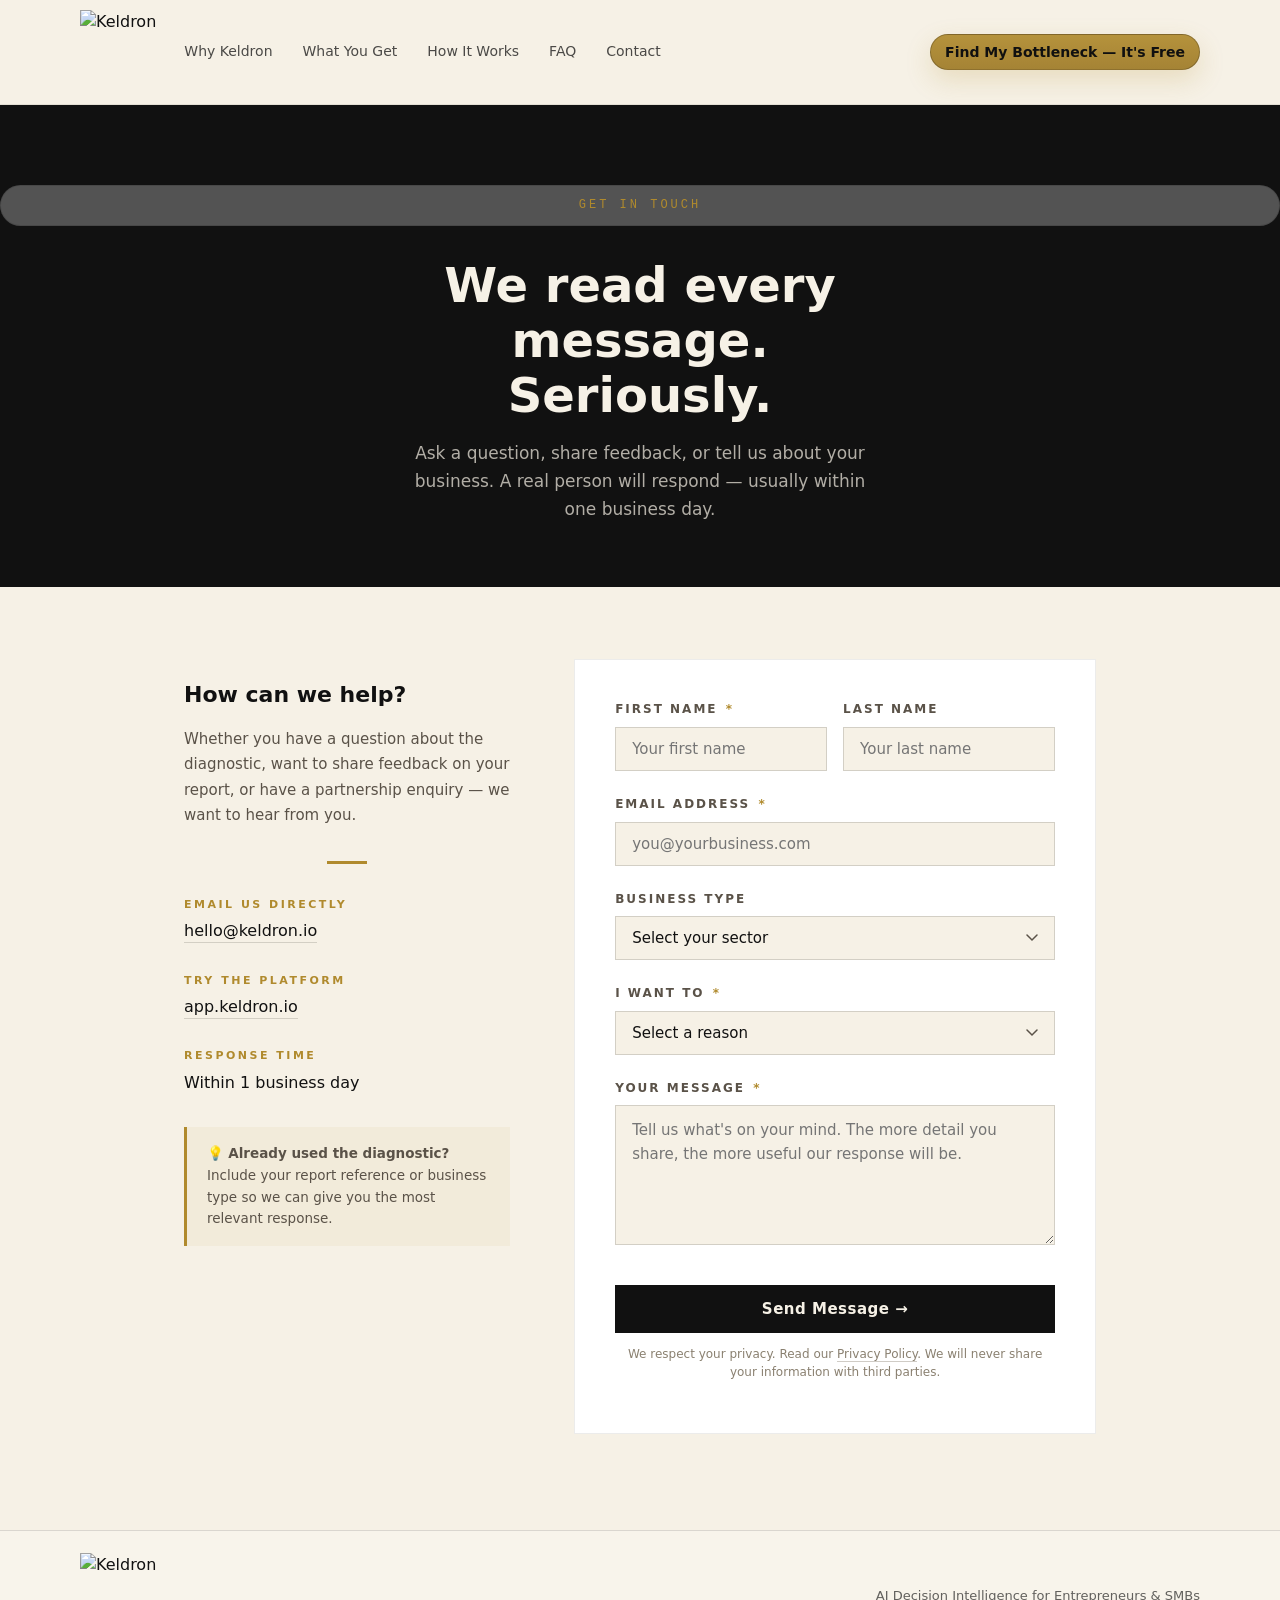
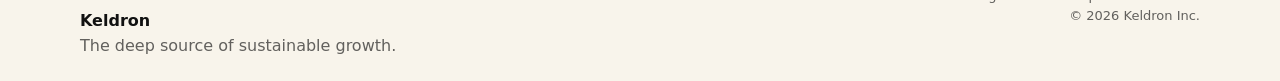
==== contact.html @ ab879c7a "Update contact.html" ====
<!doctype html>
<html lang="en">
<head>
  <meta charset="utf-8" />
  <meta name="viewport" content="width=device-width, initial-scale=1" />
  <title>Contact — Keldron</title>
  <meta name="description" content="Get in touch with Keldron. Ask a question, share feedback, or tell us about your business. We read every message." />
  <meta name="theme-color" content="#f6f1e6" />
  <link rel="icon" href="assets/favicon.ico" />
  <link rel="stylesheet" href="style.css" />

  <!-- Google tag (GA4) -->
  <script async src="https://www.googletagmanager.com/gtag/js?id=G-13ENVQTEC4"></script>
  <script>
    window.dataLayer = window.dataLayer || [];
    function gtag(){dataLayer.push(arguments);}
    gtag('js', new Date());
    gtag('config', 'G-13ENVQTEC4');
  </script>

  <!-- PostHog -->
  <script>
    !function(t,e){var o,n,p,r;e.__SV||(window.posthog=e,e._i=[],e.init=function(i,s,a){
    function g(t,e){var o=e.split(".");
    2==o.length&&(t=t[o[0]],e=o[1]),
    t[e]=function(){t.push([e].concat(Array.prototype.slice.call(arguments,0)))}}
    (p=t.createElement("script")).type="text/javascript",
    p.async=!0,p.src=s.api_host+"/static/array.js",
    (r=t.getElementsByTagName("script")[0]).parentNode.insertBefore(p,r);
    var u=e;for(void 0!==a?u=e[a]=[]:a="posthog",
    u.people=u.people||[],u.toString=function(t){
    var e="posthog";return"posthog"!==a&&(e+="."+a),
    t||(e+=" (stub)"),e},
    u.people.toString=function(){return u.toString(1)+".people (stub)"},
    o="capture identify alias people.set people.set_once".split(" ");
    for(n=0;n<o.length;n++)g(u,o[n]);
    e._i.push([i,s,a])},e.__SV=1)}
    (document,window.posthog||[]);
    posthog.init('UDE4IHDTSXNqkBcgqoumVZiRlIWVwX7wAPFgsEkgT',{
      api_host:'https://app.posthog.com'
    });
  </script>

  <style>
    .contact-hero {
      background: var(--ink, #0f0e0c);
      color: var(--paper, #f6f1e6);
      padding: 80px 0 64px;
      text-align: center;
    }

    .contact-hero .kicker {
      font-family: 'DM Mono', monospace;
      font-size: 12px;
      letter-spacing: 3px;
      text-transform: uppercase;
      color: var(--gold, #c8a44a);
      margin-bottom: 16px;
      display: block;
    }

    .contact-hero h1 {
      font-size: clamp(28px, 5vw, 48px);
      font-weight: 800;
      line-height: 1.15;
      margin-bottom: 16px;
      max-width: 640px;
      margin-left: auto;
      margin-right: auto;
    }

    .contact-hero p {
      font-size: 17px;
      color: rgba(246,241,230,0.7);
      max-width: 480px;
      margin: 0 auto;
      line-height: 1.65;
    }

    .contact-body {
      padding: 72px 0 96px;
      background: var(--bg, #f6f1e6);
    }

    .contact-grid {
      display: grid;
      grid-template-columns: 1fr 1.6fr;
      gap: 64px;
      align-items: start;
      max-width: 960px;
      margin: 0 auto;
      padding: 0 24px;
    }

    .contact-info {
      position: sticky;
      top: 32px;
    }

    .contact-info-title {
      font-size: 22px;
      font-weight: 700;
      margin-bottom: 12px;
      color: var(--ink, #0f0e0c);
    }

    .contact-info-body {
      font-size: 15px;
      color: #5a5248;
      line-height: 1.7;
      margin-bottom: 32px;
    }

    .contact-divider {
      width: 40px;
      height: 3px;
      background: var(--gold, #c8a44a);
      margin-bottom: 32px;
      border: none;
    }

    .contact-method {
      margin-bottom: 28px;
    }

    .contact-method-label {
      font-size: 11px;
      letter-spacing: 2.5px;
      text-transform: uppercase;
      color: var(--gold, #c8a44a);
      font-weight: 600;
      margin-bottom: 6px;
      display: block;
    }

    .contact-method-value {
      font-size: 16px;
      color: var(--ink, #0f0e0c);
      font-weight: 500;
      text-decoration: none;
      border-bottom: 1px solid rgba(15,14,12,0.15);
      padding-bottom: 2px;
      transition: border-color 0.2s;
    }

    .contact-method-value:hover {
      border-color: var(--gold, #c8a44a);
      color: var(--gold, #c8a44a);
    }

    .contact-note {
      margin-top: 32px;
      padding: 16px 20px;
      background: rgba(200,164,74,0.08);
      border-left: 3px solid var(--gold, #c8a44a);
      font-size: 13.5px;
      color: #5a5248;
      line-height: 1.6;
    }

    .contact-form-wrap {
      background: #fff;
      border: 1px solid rgba(15,14,12,0.08);
      padding: 40px;
    }

    .form-group {
      margin-bottom: 24px;
    }

    .form-label {
      display: block;
      font-size: 12px;
      letter-spacing: 2px;
      text-transform: uppercase;
      color: #5a5248;
      font-weight: 600;
      margin-bottom: 8px;
    }

    .form-label span {
      color: var(--gold, #c8a44a);
      margin-left: 2px;
    }

    .form-input,
    .form-select,
    .form-textarea {
      width: 100%;
      padding: 12px 16px;
      border: 1px solid rgba(15,14,12,0.15);
      background: var(--bg, #f6f1e6);
      font-size: 15px;
      color: var(--ink, #0f0e0c);
      font-family: inherit;
      outline: none;
      transition: border-color 0.2s, background 0.2s;
      box-sizing: border-box;
      border-radius: 0;
      appearance: none;
    }

    .form-input:focus,
    .form-select:focus,
    .form-textarea:focus {
      border-color: var(--gold, #c8a44a);
      background: #fff;
    }

    .form-select {
      cursor: pointer;
      background-image: url("data:image/svg+xml,%3Csvg xmlns='http://www.w3.org/2000/svg' width='12' height='8' viewBox='0 0 12 8'%3E%3Cpath d='M1 1l5 5 5-5' stroke='%235a5248' stroke-width='1.5' fill='none' stroke-linecap='round'/%3E%3C/svg%3E");
      background-repeat: no-repeat;
      background-position: right 16px center;
      padding-right: 40px;
    }

    .form-textarea {
      resize: vertical;
      min-height: 140px;
      line-height: 1.6;
    }

    .form-row {
      display: grid;
      grid-template-columns: 1fr 1fr;
      gap: 16px;
    }

    .form-submit {
      width: 100%;
      padding: 15px 32px;
      background: var(--ink, #0f0e0c);
      color: var(--paper, #f6f1e6);
      border: none;
      font-size: 15px;
      font-weight: 600;
      font-family: inherit;
      cursor: pointer;
      letter-spacing: 0.5px;
      transition: background 0.2s, transform 0.1s;
      margin-top: 8px;
    }

    .form-submit:hover {
      background: var(--gold, #c8a44a);
      color: var(--ink, #0f0e0c);
    }

    .form-submit:active {
      transform: translateY(1px);
    }

    .form-submit:disabled {
      opacity: 0.6;
      cursor: not-allowed;
    }

    .form-privacy {
      font-size: 12px;
      color: #8a8070;
      margin-top: 12px;
      text-align: center;
      line-height: 1.5;
    }

    .form-privacy a {
      color: #8a8070;
      border-bottom: 1px solid rgba(138,128,112,0.4);
      text-decoration: none;
    }

    .form-success {
      display: none;
      text-align: center;
      padding: 48px 24px;
    }

    .form-success.visible {
      display: block;
    }

    .success-icon {
      width: 56px;
      height: 56px;
      background: var(--gold, #c8a44a);
      border-radius: 50%;
      display: flex;
      align-items: center;
      justify-content: center;
      margin: 0 auto 20px;
      font-size: 24px;
    }

    .success-title {
      font-size: 22px;
      font-weight: 700;
      margin-bottom: 10px;
      color: var(--ink, #0f0e0c);
    }

    .success-body {
      font-size: 15px;
      color: #5a5248;
      line-height: 1.65;
      margin-bottom: 28px;
    }

    @media (max-width: 720px) {
      .contact-grid {
        grid-template-columns: 1fr;
        gap: 40px;
      }
      .contact-info {
        position: static;
      }
      .contact-form-wrap {
        padding: 28px 20px;
      }
      .form-row {
        grid-template-columns: 1fr;
      }
    }
  </style>

</head>

<body>

  <header class="site-header">
    <div class="container header-inner">
      <a class="brand" href="/">
        <img src="assets/keldron_logo_with_tagline_strategy_growth.png" alt="Keldron" class="brand-mark" />
      </a>

      <nav class="nav">
        <a href="/#why">Why Keldron</a>
        <a href="/#deliverable">What You Get</a>
        <a href="/#how">How It Works</a>
        <a href="/#faq">FAQ</a>
        <a href="/contact.html">Contact</a>
      </nav>

      <div class="header-cta">
        <a class="btn btn-primary"
           href="https://app.keldron.io"
           onclick="posthog.capture('cta_clicked', {button: 'find_my_bottleneck', location: 'contact_header'})">
          Find My Bottleneck — It's Free
        </a>
      </div>
    </div>
  </header>

  <main>

    <div class="contact-hero">
      <span class="kicker">Get in touch</span>
      <h1>We read every message.<br>Seriously.</h1>
      <p>Ask a question, share feedback, or tell us about your business. A real person will respond — usually within one business day.</p>
    </div>

    <div class="contact-body">
      <div class="contact-grid">

        <div class="contact-info">
          <h2 class="contact-info-title">How can we help?</h2>
          <p class="contact-info-body">
            Whether you have a question about the diagnostic, want to share feedback on your report, or have a partnership enquiry — we want to hear from you.
          </p>

          <hr class="contact-divider" />

          <div class="contact-method">
            <span class="contact-method-label">Email us directly</span>
            <a href="mailto:hello@keldron.io" class="contact-method-value">hello@keldron.io</a>
          </div>

          <div class="contact-method">
            <span class="contact-method-label">Try the platform</span>
            <a href="https://app.keldron.io" class="contact-method-value">app.keldron.io</a>
          </div>

          <div class="contact-method">
            <span class="contact-method-label">Response time</span>
            <span class="contact-method-value" style="border:none; cursor:default;">Within 1 business day</span>
          </div>

          <div class="contact-note">
            💡 <strong>Already used the diagnostic?</strong> Include your report reference or business type so we can give you the most relevant response.
          </div>
        </div>

        <div class="contact-form-wrap">

          <div id="contactForm">
            <div class="form-row">
              <div class="form-group">
                <label class="form-label" for="firstName">First name <span>*</span></label>
                <input class="form-input" type="text" id="firstName" name="firstName" placeholder="Your first name" required />
              </div>
              <div class="form-group">
                <label class="form-label" for="lastName">Last name</label>
                <input class="form-input" type="text" id="lastName" name="lastName" placeholder="Your last name" />
              </div>
            </div>

            <div class="form-group">
              <label class="form-label" for="email">Email address <span>*</span></label>
              <input class="form-input" type="email" id="email" name="email" placeholder="you@yourbusiness.com" required />
            </div>

            <div class="form-group">
              <label class="form-label" for="businessType">Business type</label>
              <select class="form-select" id="businessType" name="businessType">
                <option value="" disabled selected>Select your sector</option>
                <option value="retail">Retail</option>
                <option value="logistics">Logistics &amp; Supply Chain</option>
                <option value="manufacturing">Manufacturing</option>
                <option value="services">Professional Services</option>
                <option value="hospitality">Hospitality &amp; F&amp;B</option>
                <option value="tech">Technology / SaaS</option>
                <option value="healthcare">Healthcare</option>
                <option value="other">Other</option>
              </select>
            </div>

            <div class="form-group">
              <label class="form-label" for="reason">I want to <span>*</span></label>
              <select class="form-select" id="reason" name="reason" required>
                <option value="" disabled selected>Select a reason</option>
                <option value="question">Ask a question about Keldron</option>
                <option value="feedback">Share feedback on my report</option>
                <option value="suggestion">Suggest a feature or improvement</option>
                <option value="partnership">Explore a partnership</option>
                <option value="press">Press or media enquiry</option>
                <option value="other">Something else</option>
              </select>
            </div>

            <div class="form-group">
              <label class="form-label" for="message">Your message <span>*</span></label>
              <textarea class="form-textarea" id="message" name="message" placeholder="Tell us what's on your mind. The more detail you share, the more useful our response will be." required></textarea>
            </div>

            <button class="form-submit" id="submitBtn" type="button" onclick="handleSubmit()">
              Send Message →
            </button>

            <p class="form-privacy">
              We respect your privacy. Read our <a href="/privacy.html">Privacy Policy</a>. We will never share your information with third parties.
            </p>
          </div>

          <div class="form-success" id="formSuccess">
            <div class="success-icon">✓</div>
            <div class="success-title">Message received.</div>
            <p class="success-body">
              Thank you for reaching out. We'll get back to you at <strong id="confirmedEmail"></strong> within one business day.<br><br>
              In the meantime, if you haven't tried the diagnostic yet — it takes less than 5 minutes.
            </p>
            <a class="btn btn-primary"
               href="https://app.keldron.io"
               onclick="posthog.capture('cta_clicked', {button: 'try_diagnostic', location: 'contact_success'})">
              Try the Free Diagnostic →
            </a>
          </div>

        </div>
      </div>
    </div>

  </main>

  <footer class="site-footer">
    <div class="container footer-inner">
      <div class="footer-left">
        <img src="assets/keldron_logo_with_tagline_strategy_growth.png" alt="Keldron" style="height:48px; width:auto; margin-bottom:8px; display:block;" />
        <div class="footer-brand">Keldron</div>
        <div class="footer-muted">The deep source of sustainable growth.</div>
      </div>
      <div class="footer-right">
        <div class="footer-muted small">AI Decision Intelligence for Entrepreneurs &amp; SMBs</div>
        <div class="footer-muted small">© <span id="year"></span> Keldron Inc.</div>
      </div>
    </div>
  </footer>

  <script>
    document.getElementById("year").textContent = new Date().getFullYear();

    function handleSubmit() {
      const firstName = document.getElementById('firstName').value.trim();
      const email = document.getElementById('email').value.trim();
      const reason = document.getElementById('reason').value;
      const message = document.getElementById('message').value.trim();

      if (!firstName) { alert('Please enter your first name.'); return; }
      if (!email || !email.includes('@')) { alert('Please enter a valid email address.'); return; }
      if (!reason) { alert('Please select a reason for getting in touch.'); return; }
      if (!message) { alert('Please enter your message.'); return; }

      const btn = document.getElementById('submitBtn');
      btn.disabled = true;
      btn.textContent = 'Sending...';

      posthog.capture('contact_form_submitted', {
        reason: reason,
        business_type: document.getElementById('businessType').value,
        has_message: message.length > 0
      });

      const lastName = document.getElementById('lastName').value.trim();
      const businessType = document.getElementById('businessType').value;
      const fullName = lastName ? `${firstName} ${lastName}` : firstName;

      const subject = encodeURIComponent(`[Keldron Contact] ${reason.charAt(0).toUpperCase() + reason.slice(1)} — ${fullName}`);
      const body = encodeURIComponent(
        `Name: ${fullName}\n` +
        `Email: ${email}\n` +
        `Business Type: ${businessType || 'Not specified'}\n` +
        `Reason: ${reason}\n\n` +
        `Message:\n${message}`
      );

      window.location.href = `mailto:hello@keldron.io?subject=${subject}&body=${body}`;

      setTimeout(() => {
        document.getElementById('contactForm').style.display = 'none';
        document.getElementById('confirmedEmail').textContent = email;
        document.getElementById('formSuccess').classList.add('visible');
      }, 800);
    }

    document.addEventListener('keydown', function(e) {
      if (e.key === 'Enter' && e.target.tagName !== 'TEXTAREA' && e.target.tagName !== 'BUTTON') {
        e.preventDefault();
        const inputs = Array.from(document.querySelectorAll('input, select, textarea, button'));
        const idx = inputs.indexOf(e.target);
        if (idx > -1 && inputs[idx + 1]) inputs[idx + 1].focus();
      }
    });
  </script>

</body>
</html>
---- style.css ----
/* =====================================================
   STRATA GLOBAL STYLESHEET
   ===================================================== */

/* ---------- CSS VARIABLES ---------- */

:root {
  --paper: #f6f1e6;
  --ink: #111111;
  --muted: #5a5a5a;
  --line: rgba(0,0,0,0.12);
  --card: rgba(255,255,255,0.65);
  --dark: #141312;
  --dark2: #0f0e0d;
  --gold: #b08a2d;
  --brand: #b38b2d;
  --border: rgba(0,0,0,.08);

  --radius: 18px;
  --shadow: 0 18px 50px rgba(0,0,0,0.08);
  --shadow2: 0 18px 45px rgba(0,0,0,0.12);
  --max: 1120px;
}

/* ---------- RESET ---------- */

*, *::before, *::after { box-sizing: border-box; }
html, body { height: 100%; }

body {
  margin: 0;
  font-family: ui-sans-serif, system-ui, -apple-system, Segoe UI, Roboto, Arial, "Noto Sans", "Helvetica Neue", sans-serif;
  background: var(--paper);
  color: var(--ink);
  line-height: 1.55;
  -webkit-font-smoothing: antialiased;
  -moz-osx-font-smoothing: grayscale;
}

img { max-width: 100%; display: block; }
a { color: inherit; text-decoration: none; }
a:hover { text-decoration: underline; opacity: 0.96; }

/* ---------- LAYOUT ---------- */

.container {
  width: min(var(--max), calc(100% - 40px));
  margin: 0 auto;
}

/* =====================================================
   HEADER
   ===================================================== */

.site-header {
  position: sticky;
  top: 0;
  z-index: 999;
  background: rgba(246,241,230,0.98);
  border-bottom: 1px solid var(--border);
  backdrop-filter: blur(10px);
}

.header-inner {
  display: flex;
  align-items: center;
  justify-content: flex-start;
  gap: 22px;
  padding: 10px 0;   /* tighter vertical padding */
}

.brand {
  display: flex;
  align-items: center;
  flex: 0 0 auto;
}

.brand-mark {
  height: 84px;      /* as requested */
  width: auto;
}

.nav {
  display: flex;
  align-items: center;
  gap: 18px;
  font-size: 14px;
  color: rgba(17,17,17,0.75);
}

.nav a {
  padding: 8px 6px;
  border-radius: 10px;
}

.nav a:hover {
  background: rgba(0,0,0,0.04);
  text-decoration: none;
}

.header-cta {
  margin-left: auto;
  flex: 0 0 auto;
}

/* ---------- BUTTONS ---------- */

.btn {
  display: inline-flex;
  align-items: center;
  justify-content: center;
  gap: 10px;
  border-radius: 999px;
  padding: 10px 14px;
  border: 1px solid var(--line);
  background: rgba(255,255,255,0.42);
  color: var(--ink);
  font-weight: 650;
  font-size: 14px;
  line-height: 1;
  cursor: pointer;
  text-decoration: none;
  user-select: none;
  transition: transform 0.15s, filter 0.15s;
}

.btn:hover {
  text-decoration: none;
  transform: translateY(-1px);
}

.btn-lg { padding: 12px 16px; }

.btn-primary {
  background: linear-gradient(180deg, rgba(176,138,45,0.92), rgba(158,122,38,0.92));
  color: #101010;
  border: 1px solid rgba(0,0,0,0.22);
  box-shadow: 0 10px 26px rgba(179,139,45,0.22);
}

.btn-primary:hover { filter: brightness(1.02); }

.btn-ghost {
  background: rgba(255,255,255,0.22);
  border-color: rgba(0,0,0,0.14);
}

.btn-ghost:hover { background: rgba(255,255,255,0.30); }

/* =====================================================
   HERO
   ===================================================== */

.hero {
  padding: 56px 0 40px;
}

.hero-grid {
  display: grid;
  grid-template-columns: 1.05fr 0.95fr;
  align-items: center;
  gap: 36px;
}

.kicker {
  display: inline-flex;
  align-items: center;
  padding: 10px 14px;
  border: 1px solid rgba(0,0,0,0.12);
  background: rgba(255,255,255,0.28);
  border-radius: 999px;
  font-size: 12px;
  color: rgba(17,17,17,0.70);
  letter-spacing: 0.12em;
  text-transform: uppercase;
}

.display {
  margin: 18px 0 24px;   /* increased bottom margin: extra space below headline */
  font-family: ui-serif, Georgia, "Times New Roman", Times, serif;
  font-weight: 700;
  font-size: clamp(32px, 4.4vw, 54px);
  line-height: 1.06;
  letter-spacing: -0.02em;
}

.accent { color: var(--gold); }

.lead {
  font-size: 18px;
  color: rgba(17,17,17,0.82);
  max-width: 56ch;
  margin: 0 0 18px;
}

.hero-actions {
  display: flex;
  align-items: center;
  gap: 14px;
  flex-wrap: wrap;
  margin-top: 10px;
}

/* "Takes ~7 minutes…" line */
.cta-subnote {
  margin: 18px 0 0;    /* increased top margin: extra space above subnote */
  font-size: 14px;
  color: rgba(17,17,17,0.70);
}

.reassurance {
  margin: 14px 0 0;
  font-size: 13.8px;
  color: rgba(17,17,17,0.60);
  line-height: 1.55;
  max-width: 70ch;
}

.trust-row {
  display: flex;
  gap: 14px;
  flex-wrap: nowrap;
  margin-top: 18px;
}

.trust-item {
  flex: 1 1 0;
  min-width: 0;
  border: 1px solid rgba(0,0,0,0.10);
  background: rgba(255,255,255,0.28);
  border-radius: 12px;
  padding: 12px 14px;
}

.trust-label {
  display: block;
  font-size: 12px;
  color: rgba(17,17,17,0.55);
  margin-bottom: 4px;
}

.trust-value {
  display: block;
  font-size: 13.6px;
  color: rgba(17,17,17,0.82);
  font-weight: 650;
}

/* Hero mock */
.hero-mock {
  justify-self: end;
  max-width: 520px;
  width: 100%;
}

.mock-card {
  background: rgba(255,255,255,0.35);
  border: 1px solid rgba(0,0,0,0.10);
  border-radius: var(--radius);
  box-shadow: var(--shadow2);
  overflow: hidden;
}

.mock-top {
  display: flex;
  align-items: center;
  gap: 10px;
  padding: 12px 14px;
  background: rgba(255,255,255,0.65);
  border-bottom: 1px solid rgba(0,0,0,0.08);
}

.mock-dot {
  width: 9px;
  height: 9px;
  border-radius: 50%;
  background: rgba(0,0,0,0.18);
}

.mock-title {
  margin-left: 8px;
  font-size: 13px;
  color: rgba(0,0,0,0.70);
  font-weight: 600;
}

.mock-image {
  width: 100%;
  height: auto;
  display: block;
}

.mock-foot {
  display: flex;
  flex-wrap: wrap;
  gap: 10px;
  padding: 12px 14px;
  border-top: 1px solid rgba(0,0,0,0.08);
  background: rgba(255,255,255,0.55);
  color: rgba(0,0,0,0.62);
  font-size: 12px;
}

/* =====================================================
   SECTIONS
   ===================================================== */

.section {
  padding: 56px 0;
}

.section-title {
  font-family: ui-serif, Georgia, "Times New Roman", Times, serif;
  font-weight: 700;
  font-size: clamp(26px, 3vw, 34px);
  letter-spacing: -0.01em;
  margin: 0 0 10px;
}

.section-intro {
  margin: 0 0 24px;
  max-width: 72ch;
  color: rgba(17,17,17,0.78);
  font-size: 16px;
  line-height: 1.65;
}

/* ---------- WHY PILLARS ---------- */

.pillars {
  display: grid;
  grid-template-columns: repeat(3, 1fr);
  gap: 14px;
}

.pillar {
  border: 1px solid var(--line);
  background: rgba(255,255,255,0.40);
  border-radius: var(--radius);
  padding: 16px 16px 18px;
}

.pillar-num {
  width: 32px;
  height: 32px;
  border-radius: 999px;
  display: grid;
  place-items: center;
  border: 1px solid rgba(0,0,0,0.18);
  color: var(--gold);
  font-weight: 700;
  font-size: 13px;
  background: rgba(255,255,255,0.4);
  margin-bottom: 10px;
}

.pillar-title { margin: 0 0 6px; font-size: 16px; }
.pillar-text { margin: 0; color: rgba(17,17,17,0.70); font-size: 14px; }

/* ---------- DARK SECTION ---------- */

.section-dark {
  background: radial-gradient(1200px 600px at 30% 0%, rgba(176,138,45,0.18), transparent 60%),
              linear-gradient(180deg, var(--dark), var(--dark2));
  color: #f6f1e6;
}

.section-title-dark { color: #f6f1e6; }
.section-intro-dark { color: rgba(246,241,230,0.74); }

.deliverable-grid {
  display: grid;
  grid-template-columns: repeat(4, 1fr);
  gap: 14px;
  margin-top: 18px;
}

.deliverable-item {
  border: 1px solid rgba(246,241,230,0.16);
  background: rgba(255,255,255,0.04);
  border-radius: var(--radius);
  padding: 16px;
}

.deliverable-icon {
  display: inline-block;
  font-weight: 700;
  color: rgba(246,241,230,0.7);
  border: 1px solid rgba(246,241,230,0.18);
  border-radius: 12px;
  padding: 6px 10px;
  margin-bottom: 10px;
}

.deliverable-item h3 { margin: 0 0 6px; font-size: 16px; }
.deliverable-item p { margin: 0; color: rgba(246,241,230,0.72); font-size: 14px; }

.dark-cta {
  margin-top: 20px;
  display: flex;
  flex-direction: column;
  gap: 8px;
  align-items: flex-start;
}

.reassurance-dark { color: rgba(246,241,230,0.70); font-size: 14px; }

/* ---------- HOW IT WORKS ---------- */

.steps {
  display: grid;
  grid-template-columns: repeat(3, 1fr);
  gap: 14px;
  margin-top: 18px;
}

.step {
  border: 1px solid var(--line);
  background: rgba(255,255,255,0.36);
  border-radius: var(--radius);
  padding: 16px;
}

.step-badge {
  width: 34px;
  height: 34px;
  border-radius: 999px;
  display: grid;
  place-items: center;
  border: 1px solid rgba(0,0,0,0.18);
  background: rgba(255,255,255,0.44);
  color: var(--gold);
  font-weight: 700;
  margin-bottom: 10px;
}

/* ---------- FAQ ---------- */

.faq {
  display: grid;
  gap: 10px;
  max-width: 920px;
}

details {
  border: 1px solid var(--line);
  border-radius: 16px;
  background: rgba(255,255,255,0.40);
  padding: 12px 14px;
}

summary {
  cursor: pointer;
  font-weight: 600;
  list-style: none;
}

summary::-webkit-details-marker { display: none; }

.faq-content {
  margin-top: 10px;
  color: rgba(17,17,17,0.72);
  font-size: 14px;
  line-height: 1.65;
}

/* ---------- CLOSING CTA ---------- */

.closing {
  padding: 66px 0 74px;
  border-top: 1px solid var(--line);
}

.closing-inner {
  border: 1px solid var(--line);
  border-radius: 24px;
  background: rgba(255,255,255,0.42);
  box-shadow: var(--shadow);
  padding: 26px;
  text-align: center;
}

.closing-title {
  margin: 0 0 10px;
  font-family: ui-serif, Georgia, "Times New Roman", Times, serif;
  font-weight: 700;
  font-size: clamp(26px, 3.2vw, 38px);
  letter-spacing: -0.01em;
}

.closing-text {
  margin: 0 0 18px;
  color: rgba(17,17,17,0.72);
}

.closing-signoff {
  margin: 14px 0 0;
  color: rgba(17,17,17,0.62);
  font-size: 14px;
}

/* ---------- FOOTER ---------- */

.site-footer {
  border-top: 1px solid var(--line);
  padding: 22px 0;
  background: rgba(255,255,255,0.18);
}

.footer-inner {
  display: flex;
  justify-content: space-between;
  gap: 16px;
  align-items: center;
}

.footer-brand { font-weight: 700; }
.footer-muted { color: rgba(17,17,17,0.65); }
.footer-muted.small { font-size: 13px; text-align: right; }

/* =====================================================
   RESPONSIVE
   ===================================================== */

@media (max-width: 980px) {
  .nav { display: none; }
  .hero-grid { grid-template-columns: 1fr; }
  .hero-mock { justify-self: start; max-width: 560px; }
  .deliverable-grid { grid-template-columns: repeat(2, 1fr); }
  .pillars { grid-template-columns: 1fr; }
  .steps { grid-template-columns: 1fr; }
  .trust-row { flex-wrap: wrap; }
  .footer-inner { flex-direction: column; align-items: flex-start; }
  .footer-muted.small { text-align: left; }
}

@media (max-width: 520px) {
  .container { width: calc(100% - 28px); }
  .brand-mark { height: 64px; }
  .hero { padding-top: 42px; }
  .hero-actions { flex-direction: column; align-items: stretch; }
  .btn { width: 100%; }
}
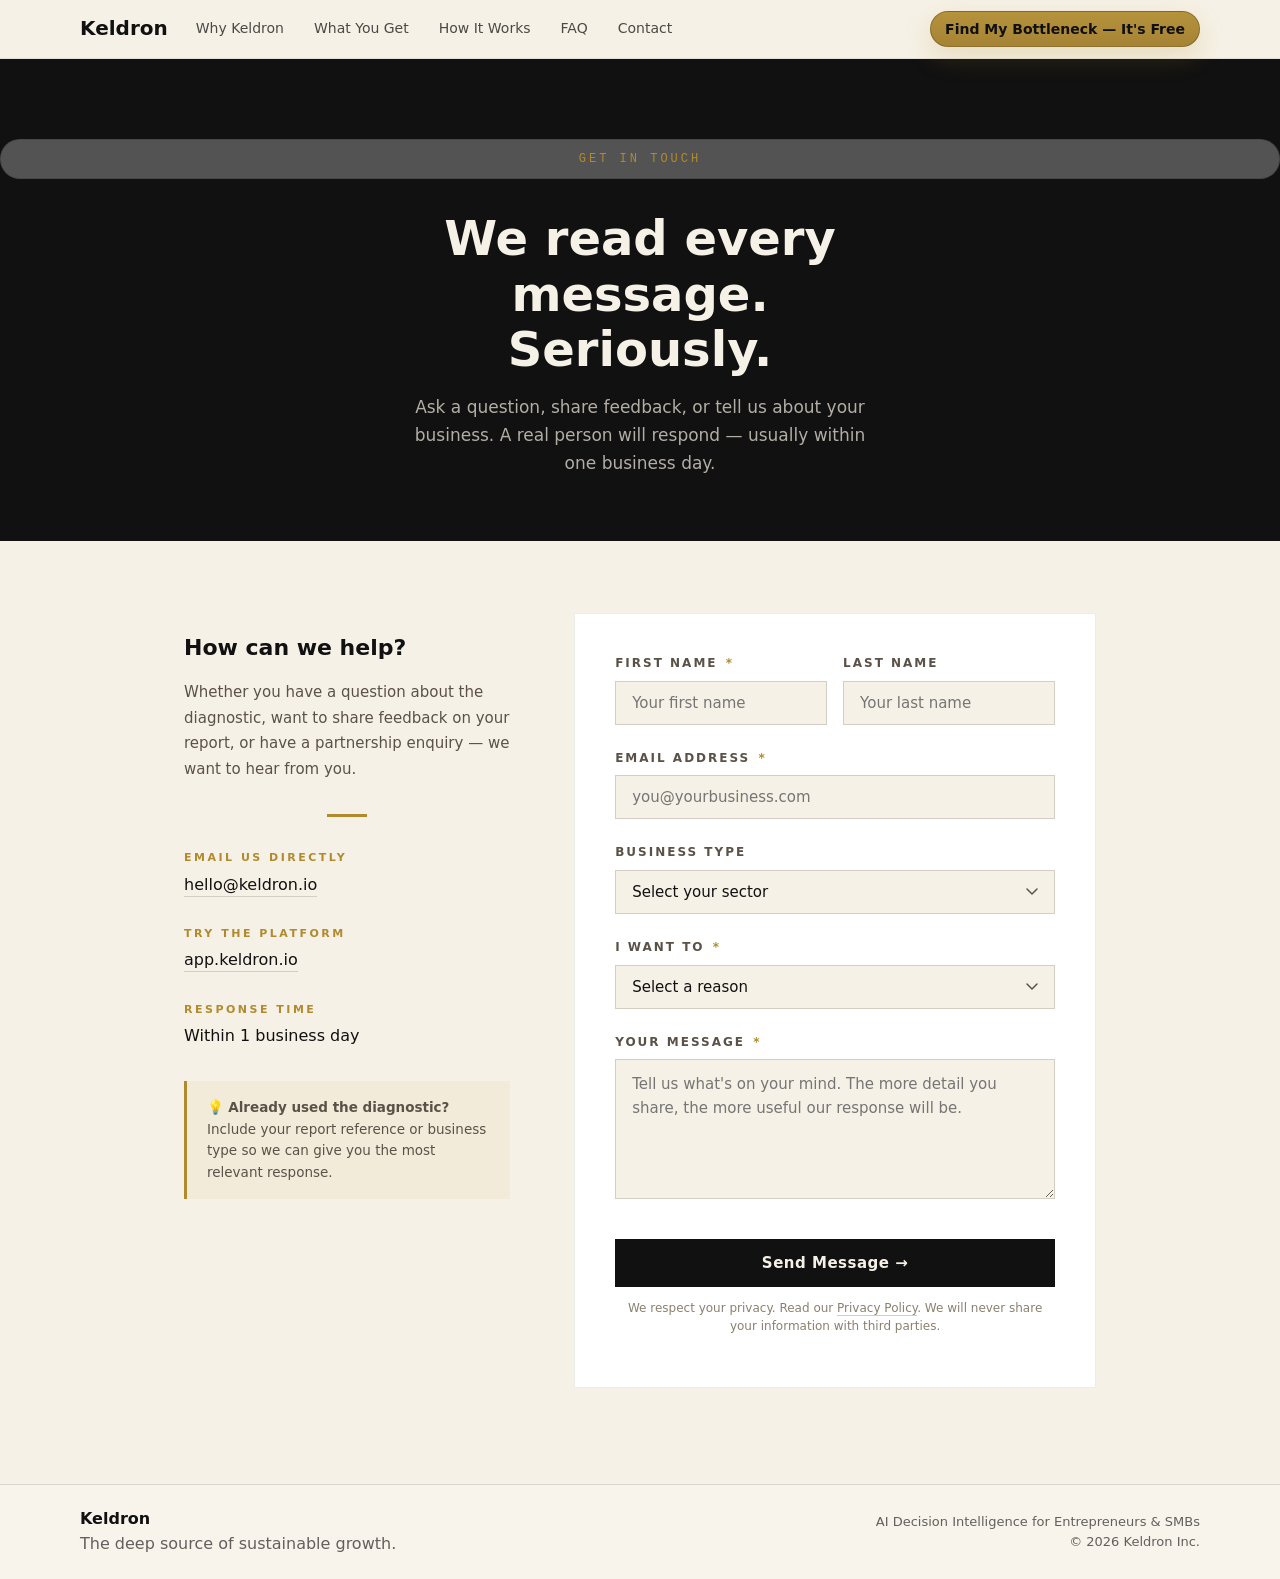
==== commit 06eb7a16: "Update contact.html" ====
--- a/contact.html
+++ b/contact.html
@@ -330,7 +330,13 @@
   <header class="site-header">
     <div class="container header-inner">
       <a class="brand" href="/">
-        <img src="assets/keldron_logo_with_tagline_strategy_growth.png" alt="Keldron" class="brand-mark" />
+        <img
+          src="assets/keldron_with_tagline.png"
+          alt="Keldron"
+          class="brand-mark"
+          onerror="this.style.display='none'; this.nextElementSibling.style.display='block';"
+        />
+        <span style="display:none; font-size:20px; font-weight:800; color:var(--ink,#0f0e0c);">Keldron</span>
       </a>
 
       <nav class="nav">
@@ -474,7 +480,6 @@
   <footer class="site-footer">
     <div class="container footer-inner">
       <div class="footer-left">
-        <img src="assets/keldron_logo_with_tagline_strategy_growth.png" alt="Keldron" style="height:48px; width:auto; margin-bottom:8px; display:block;" />
         <div class="footer-brand">Keldron</div>
         <div class="footer-muted">The deep source of sustainable growth.</div>
       </div>
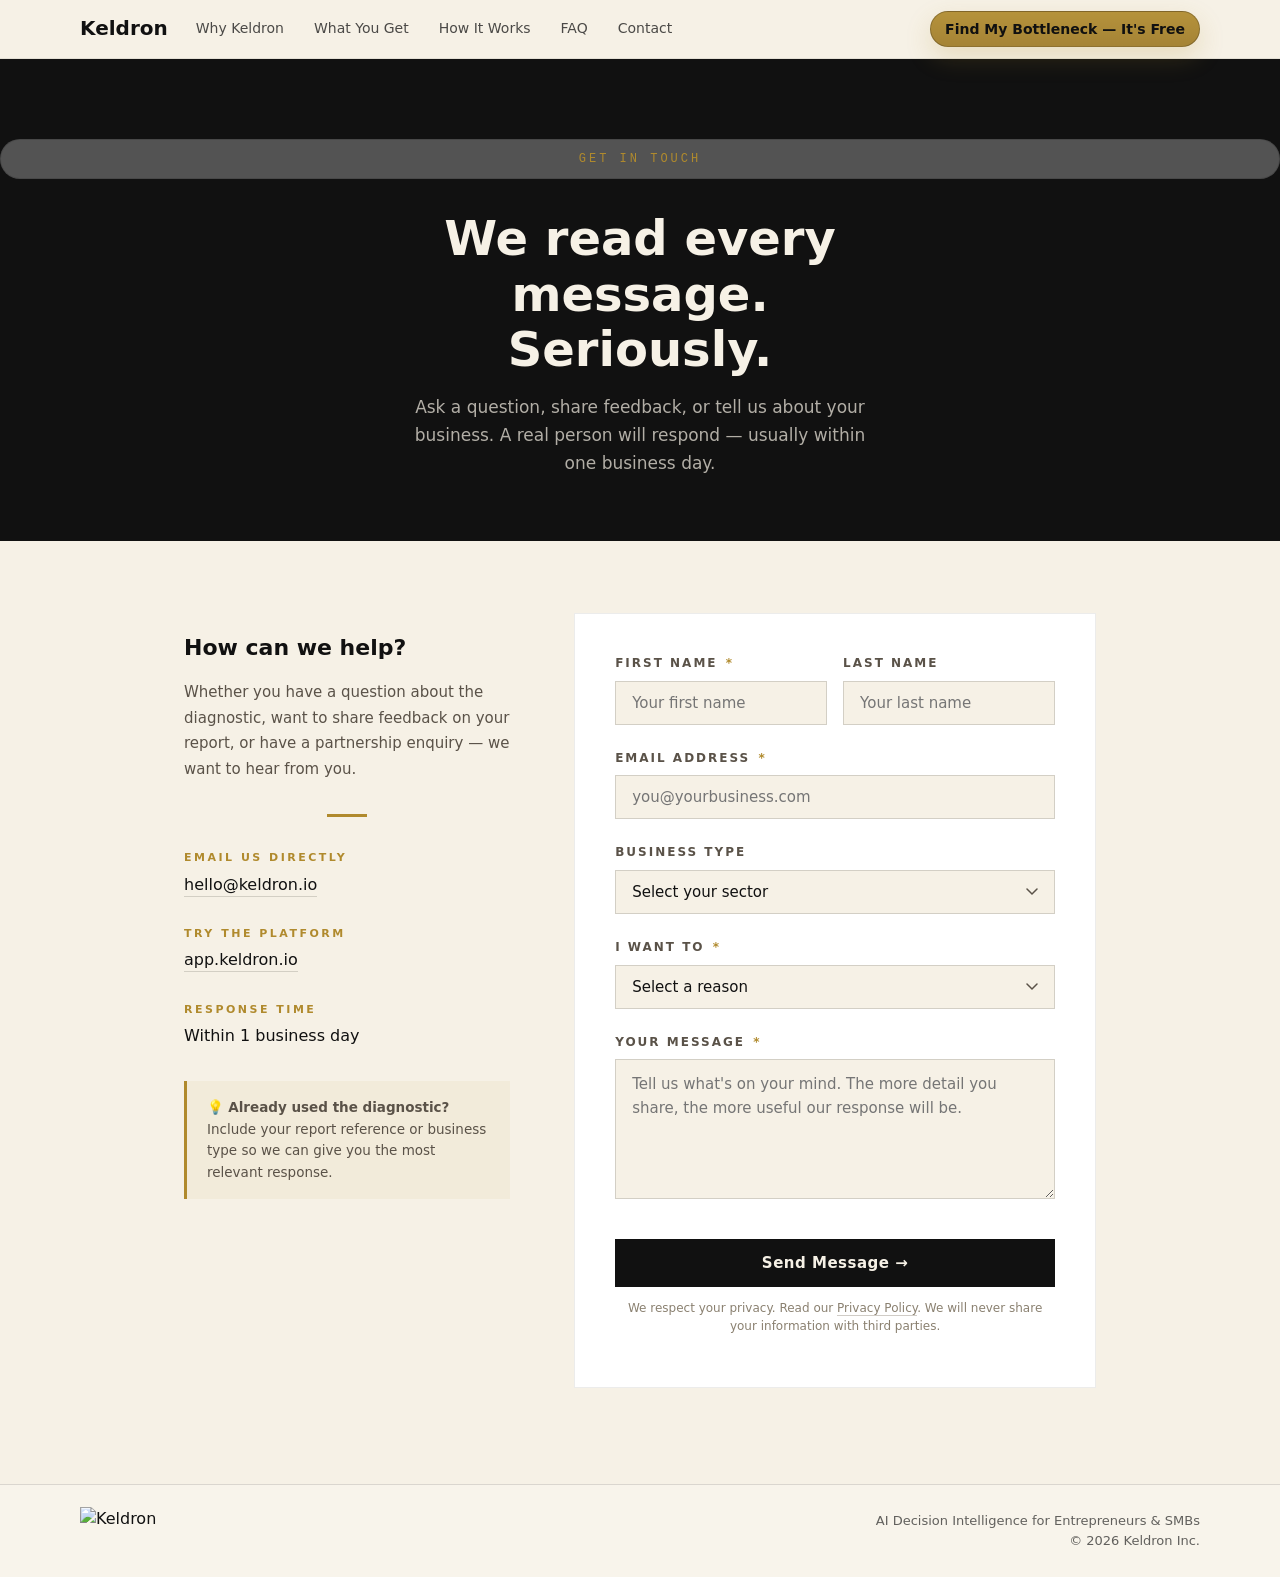
==== commit 7ff4bac1: "Update contact.html" ====
--- a/contact.html
+++ b/contact.html
@@ -480,8 +480,13 @@
   <footer class="site-footer">
     <div class="container footer-inner">
       <div class="footer-left">
-        <div class="footer-brand">Keldron</div>
-        <div class="footer-muted">The deep source of sustainable growth.</div>
+        <a href="/">
+          <img
+            src="assets/keldron_with_tagline.png"
+            alt="Keldron"
+            style="height:48px; width:auto; display:block;"
+          />
+        </a>
       </div>
       <div class="footer-right">
         <div class="footer-muted small">AI Decision Intelligence for Entrepreneurs &amp; SMBs</div>
